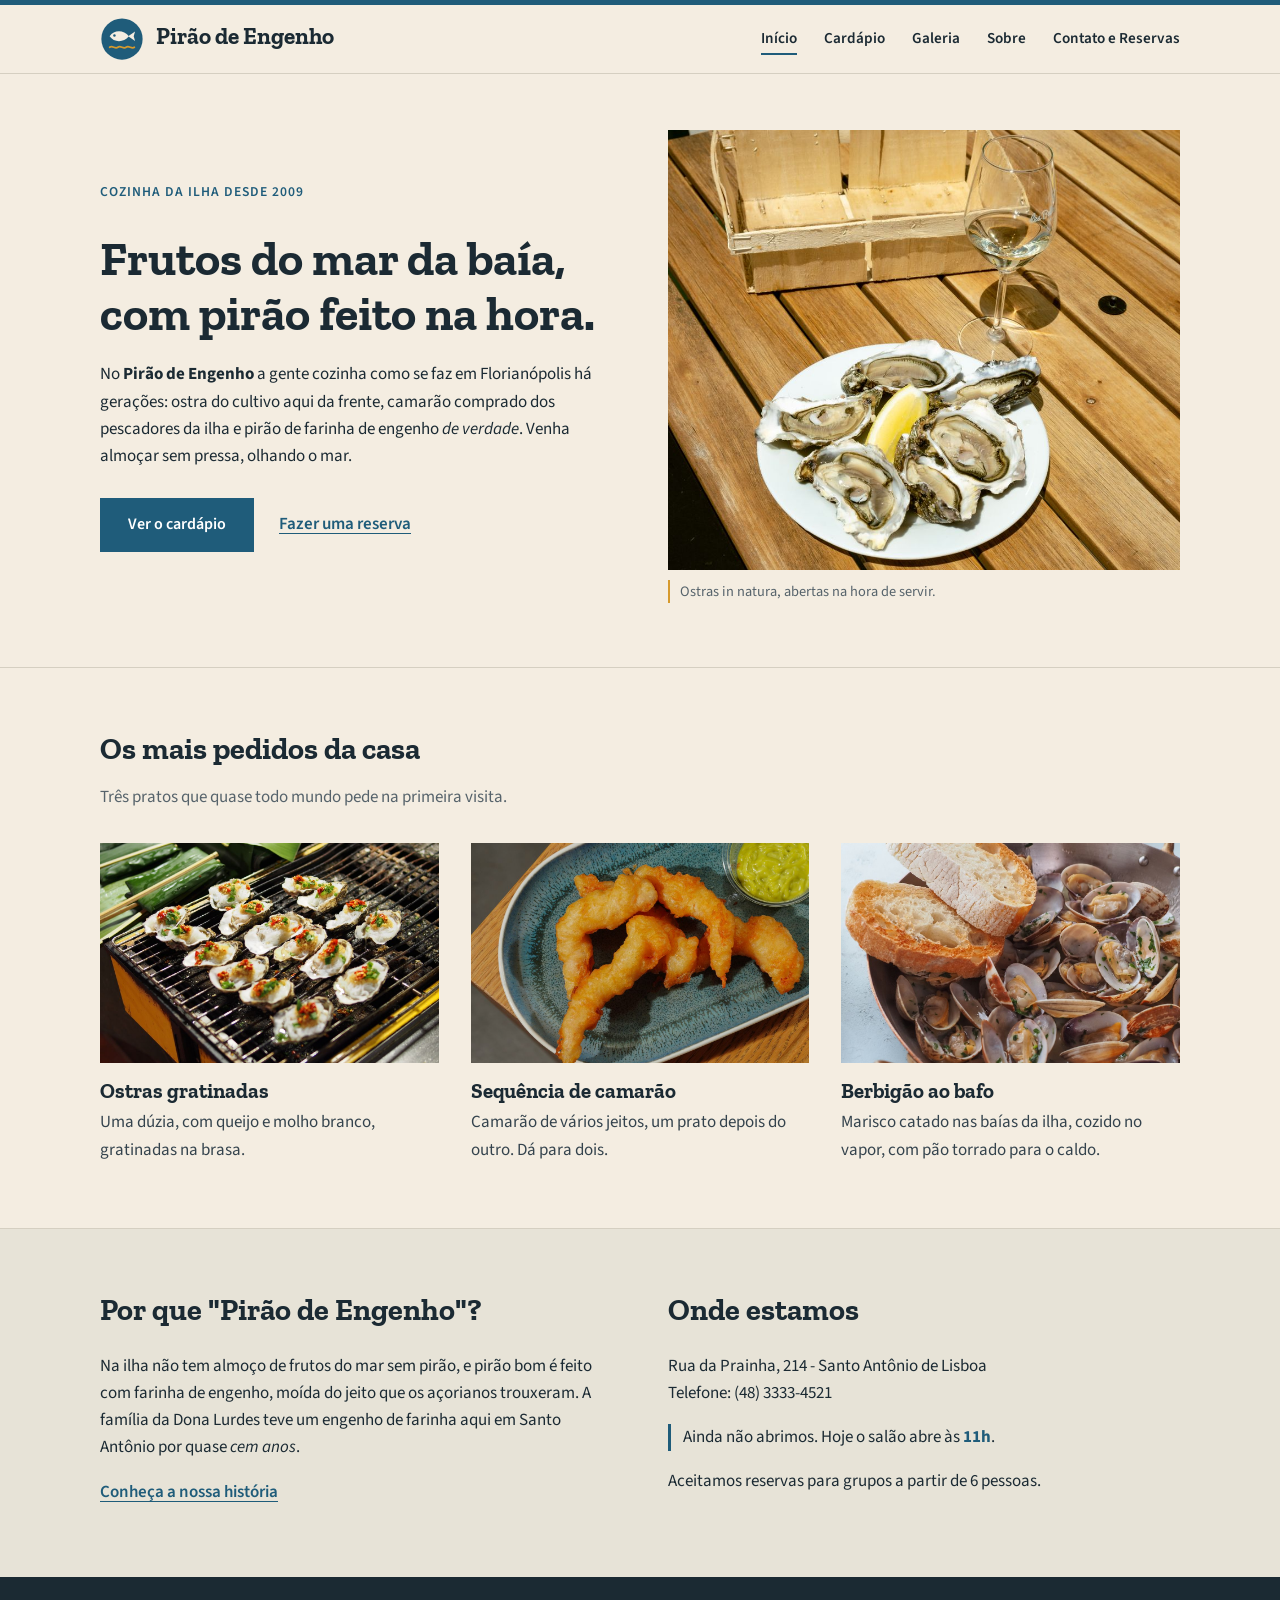
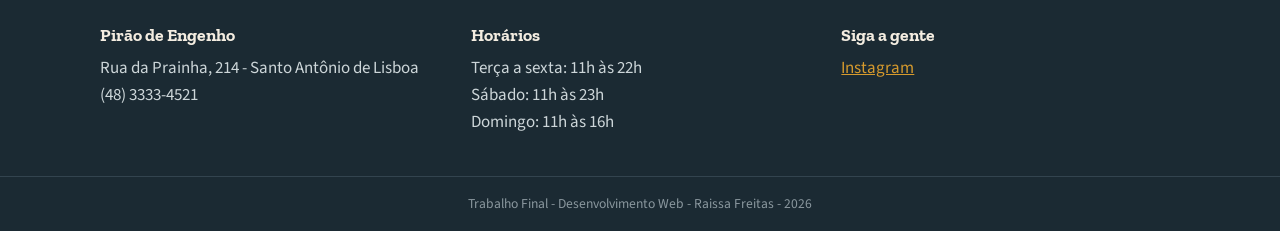
==== index.html @ 69ceaacf "Site do restaurante Pirão de Engenho Trabalho Final de Desenvolvimento Web.  Co-Authored-By: Claude " ====
<!DOCTYPE html>
<html lang="pt-BR">
<head>
    <meta charset="UTF-8">
    <meta name="viewport" content="width=device-width, initial-scale=1.0">
    <title>Pirão de Engenho | Cozinha da Ilha</title>
    <link href="https://fonts.googleapis.com/css2?family=Zilla+Slab:wght@500;700&family=Source+Sans+3:ital,wght@0,400;0,600;1,400&display=swap" rel="stylesheet">
    <link rel="stylesheet" href="css/estilo.css">
</head>
<body>

    <header id="topo">
        <div class="container topo-conteudo">
            <a href="index.html" class="marca">
                <img src="img/logo.svg" alt="Logo do Pirão de Engenho" width="44" height="44">
                <span>Pirão de Engenho</span>
            </a>
            <nav id="menu">
                <ul>
                    <li><a href="index.html" class="ativo">Início</a></li>
                    <li><a href="cardapio.html">Cardápio</a></li>
                    <li><a href="galeria.html">Galeria</a></li>
                    <li><a href="sobre.html">Sobre</a></li>
                    <li><a href="contato.html">Contato e Reservas</a></li>
                </ul>
            </nav>
        </div>
    </header>

    <main>
        <section id="destaque-inicial">
            <div class="container duas-colunas">
                <div class="texto-inicial">
                    <p class="sobretitulo">Cozinha da ilha desde 2009</p>
                    <h1>Frutos do mar da baía, com pirão feito na hora.</h1>
                    <p>
                        No <strong>Pirão de Engenho</strong> a gente cozinha como se faz em Florianópolis há gerações:
                        ostra do cultivo aqui da frente, camarão comprado dos pescadores da ilha e pirão
                        de farinha de engenho <em>de verdade</em>. Venha almoçar sem pressa, olhando o mar.
                    </p>
                    <a href="cardapio.html" class="botao">Ver o cardápio</a>
                    <a href="contato.html" class="link-simples">Fazer uma reserva</a>
                </div>
                <figure class="foto-inicial">
                    <img src="img/hero.jpg" alt="Prato de ostras frescas com limão sobre uma mesa de madeira">
                    <figcaption>Ostras in natura, abertas na hora de servir.</figcaption>
                </figure>
            </div>
        </section>

        <section class="secao">
            <div class="container">
                <h2>Os mais pedidos da casa</h2>
                <p class="intro-secao">Três pratos que quase todo mundo pede na primeira visita.</p>

                <div class="grade-tres">
                    <article class="prato-destaque">
                        <img src="img/ostras-gratinadas.jpg" alt="Ostras gratinadas na grelha">
                        <h3>Ostras gratinadas</h3>
                        <p>Uma dúzia, com queijo e molho branco, gratinadas na brasa.</p>
                    </article>
                    <article class="prato-destaque">
                        <img src="img/camarao.jpg" alt="Camarão à milanesa com molho verde">
                        <h3>Sequência de camarão</h3>
                        <p>Camarão de vários jeitos, um prato depois do outro. Dá para dois.</p>
                    </article>
                    <article class="prato-destaque">
                        <img src="img/berbigao.jpg" alt="Panela de berbigão ao bafo com pão torrado">
                        <h3>Berbigão ao bafo</h3>
                        <p>Marisco catado nas baías da ilha, cozido no vapor, com pão torrado para o caldo.</p>
                    </article>
                </div>
            </div>
        </section>

        <section class="secao secao-clara">
            <div class="container duas-colunas">
                <div>
                    <h2>Por que "Pirão de Engenho"?</h2>
                    <p>
                        Na ilha não tem almoço de frutos do mar sem pirão, e pirão bom é feito com farinha
                        de engenho, moída do jeito que os açorianos trouxeram. A família da Dona Lurdes
                        teve um engenho de farinha aqui em Santo Antônio por quase <em>cem anos</em>.
                    </p>
                    <a href="sobre.html" class="link-simples">Conheça a nossa história</a>
                </div>
                <div>
                    <h2>Onde estamos</h2>   
                    <p>
                        Rua da Prainha, 214 - Santo Antônio de Lisboa<br>
                        Telefone: (48) 3333-4521
                    </p>
                    <!-- o texto deste parágrafo é preenchido pelo script.js -->
                    <p id="status-funcionamento">Confira nosso horário de funcionamento.</p>
                    <p>Aceitamos reservas para grupos a partir de 6 pessoas.</p>
                </div>
            </div>
        </section>
    </main>

    <footer id="rodape">
        <div class="container rodape-colunas">
            <div>
                <h4>Pirão de Engenho</h4>
                <p>Rua da Prainha, 214 - Santo Antônio de Lisboa<br>(48) 3333-4521</p>
            </div>
            <div>
                <h4>Horários</h4>
                <p>Terça a sexta: 11h às 22h<br>Sábado: 11h às 23h<br>Domingo: 11h às 16h</p>
            </div>
            <div>
                <h4>Siga a gente</h4>
                <p><a href="https://www.instagram.com/" target="_blank">Instagram</a></p>
            </div>
        </div>
        <p class="creditos">Trabalho Final - Desenvolvimento Web - Raissa Freitas - 2026</p>
    </footer>

    <script src="js/script.js"></script>
</body>
</html>
---- css/estilo.css ----
/*  Pirão de Engenho
    Estilos de todas as páginas

    Classes e ids: usei id no que aparece uma vez só na página
    (topo, rodapé, sugestão do chef, foto grande da galeria) e no que
    o JS precisa encontrar. O que se repete, como .botao e .lista-pratos,
    ficou como classe.

    Cores:
    #f4ede1 areia
    #1b2a33 texto
    #1f5c7a azul-mar
    #d69a2d mostarda
    #d5cfc1 linhas
*/


/* ELEMENTOS GERAIS */

body {
    margin: 0px;
    background-color: #f4ede1;
    color: #1b2a33;
    font-family: "Source Sans 3", Arial, sans-serif;
    font-size: 17px;
    line-height: 1.6;
}

h1, h2, h3, h4 {
    font-family: "Zilla Slab", Georgia, serif;
    line-height: 1.15;
    color: #1b2a33;
}

h1 { font-size: 2.6rem; }

h2 {
    font-size: 1.9rem;
    margin-top: 0;
}

h3 { font-size: 1.3rem; }

a { color: #1f5c7a; }

figure { margin: 0px; }

figure img {
    display: block;
    width: 100%;
    object-fit: cover;
}

figcaption {
    margin-top: 10px;
    padding-left: 10px;
    border-left: 2px solid #d69a2d;
    font-size: 0.9rem;
    color: #56636b;
}

/* largura máxima do conteúdo, centralizado */
.container {
    max-width: 1080px;
    margin: 0 auto;
    padding: 0 24px;
}


/* TOPO E MENU */

#topo {
    position: sticky;
    top: 0;
    z-index: 10;
    background-color: #f4ede1;
    border-top: 5px solid #1f5c7a;
    border-bottom: 1px solid #d5cfc1;
}

.topo-conteudo {
    display: grid;
    grid-template-columns: auto 1fr;
    align-items: center;
    padding-top: 12px;
    padding-bottom: 12px;
}

.marca {
    text-decoration: none;
    color: #1b2a33;
    font-family: "Zilla Slab", Georgia, serif;
    font-size: 1.45rem;
    font-weight: 700;
}

.marca img {
    vertical-align: middle;
    margin-right: 8px;
}

#menu ul {
    margin: 0px;
    padding: 0;
    list-style: none;
    text-align: right;
}

#menu li {
    display: inline-block;
    margin-left: 24px;
}

#menu a {
    color: #1b2a33;
    text-decoration: none;
    font-weight: 600;
    font-size: 0.95rem;
    padding: 4px 0;
    border-bottom: 2px solid transparent;
}

#menu a:hover { color: #1f5c7a; }

/* página atual fica sublinhada */
#menu a.ativo { border-bottom-color: #1f5c7a; }


/* BOTÕES E LINKS */

.botao {
    display: inline-block;
    padding: 12px 26px;
    background-color: #1f5c7a;
    color: #ffffff;
    border: 2px solid #1f5c7a;
    font-family: inherit;
    font-size: 1rem;
    font-weight: 600;
    text-decoration: none;
    cursor: pointer;
}

.botao:hover {
    background-color: transparent;
    color: #1f5c7a;
}

.link-simples {
    display: inline-block;
    font-weight: 600;
    text-underline-offset: 4px;
}

.link-simples:hover { color: #1b2a33; }

/* quando o link vem logo depois do botão, dá um espaço entre eles */
.botao + .link-simples { margin-left: 22px; }


/* SEÇÕES */

.secao { padding:64px 0; }

.secao-clara {
    background-color: #e7e3d7;
    border-top: 1px solid #d5cfc1;
}

.intro-secao {
    margin-top: -8px;
    margin-bottom: 32px;
    color: #56636b;
}

.duas-colunas {
    display: grid;
    grid-template-columns: 1fr 1fr;
    gap: 56px;
}

.grade-tres {
    display: grid;
    grid-template-columns: 1fr 1fr 1fr;
    gap: 32px;
}

/* título das páginas internas */
.cabecalho-pagina {
    padding: 48px 0 32px;
    border-bottom: 1px solid #d5cfc1;
}

.cabecalho-pagina h1 { margin: 0 0 8px; }

.cabecalho-pagina p {
    margin: 0px;
    color: #56636b;
}


/* PÁGINA INICIAL */

#destaque-inicial {
    padding: 56px 0 64px;
    border-bottom: 1px solid #d5cfc1;
}

#destaque-inicial .duas-colunas { align-items: center; }

.sobretitulo {
    margin: 0 0 12px;
    color: #1f5c7a;
    font-size: 0.85rem;
    font-weight: 600;
    text-transform: uppercase;
    letter-spacing: 1px;
}

.texto-inicial h1 {
    font-size: 3rem;
    margin: 0 0 20px;
}

.texto-inicial p { margin-bottom: 28px; }

.foto-inicial img { height: 440px; }

/* aviso de aberto/fechado, junto do endereço */
#status-funcionamento {
    padding-left: 12px;
    border-left: 3px solid #1f5c7a;
}

#status-funcionamento strong { color: #1f5c7a; }

.prato-destaque img {
    display: block;
    width: 100%;
    height: 220px;
    object-fit: cover;
}

.prato-destaque h3 { margin: 16px 0 6px; }

.prato-destaque p {
    margin: 0px;
    color: #34434d;
}

.prato-destaque:hover h3 { color: #1f5c7a; }


/* CARDÁPIO */

#categorias {
    margin: 24px 0 0;
    padding: 0;
    list-style: none;
}

#categorias li {
    display: inline-block;
    margin: 0 8px 8px 0;
}

#categorias a {
    display: block;
    padding: 6px 14px;
    border: 1px solid #1b2a33;
    color: #1b2a33;
    text-decoration: none;
    font-size: 0.95rem;
}

#categorias a:hover {
    background-color: #1b2a33;
    color: #f4ede1;
}

/* o cardápio fica mais estreito para facilitar a leitura */
.cardapio {max-width: 820px; }

.categoria { padding-top: 48px; }

.categoria h2 {
    font-size: 2rem;
    margin-bottom: 24px;
    padding-bottom: 10px;
    border-bottom: 3px double #1b2a33;
}

.lista-pratos {
    margin: 0px;
    padding: 0;
    list-style: none;
}

.lista-pratos li { margin-bottom: 22px; }

/* nome ... pontilhado ... preço, igual cardápio impresso */
.linha-prato {
    display: grid;
    grid-template-columns: auto 1fr auto;
    align-items: end;
    gap: 8px;
}

.nome-prato {
    font-family: "Zilla Slab", Georgia, serif;
    font-size: 1.25rem;
    font-weight: 700;
}

.nome-prato em {
    font-family: "Source Sans 3", Arial, sans-serif;
    font-size: 0.9rem;
    font-weight: 400;
    color: #56636b;
}

.pontilhado {
    border-bottom: 2px dotted #a7aeae;
    margin-bottom: 7px;
}

.preco {
    font-weight: 600;
    font-size: 1.1rem;
    color: #1f5c7a;
}

.descricao {
    margin: 2px 0 0;
    max-width: 560px;
    color: #45525b;
    font-size: 0.97rem;
}

#sugestao-chef {
    display: grid;
    grid-template-columns: 300px 1fr;
    gap: 28px;
    align-items: center;
    margin-bottom: 36px;
    background-color: #1b2a33;
    color: #f4ede1;
}

#sugestao-chef img {
    display: block;
    width: 100%;
    height: 240px;
    object-fit: cover;
}

#sugestao-chef div { padding: 20px 28px 20px 0; }

#sugestao-chef h3 {
    margin: 10px 0 8px;
    font-size: 1.6rem;
    color: #f4ede1;
}

#sugestao-chef p { margin: 0 0 10px; }

.selo {
    display: inline-block;
    padding: 3px 10px;
    background-color: #d69a2d;
    color: #1b2a33;
    font-size: 0.8rem;
    font-weight: 700;
    text-transform: uppercase;
    letter-spacing: 1px;
}

#sugestao-chef .selo { margin: 0px; }

.preco-destaque del { color: #8a979e; }

.preco-destaque strong {
    font-size: 1.4rem;
    color: #d69a2d;
}

.observacao {
    margin-bottom: 64px;
    font-size: 0.9rem;
    font-style: italic;
    color: #56636b;
}


/* TABELAS */

.tabela {
    width: 100%;
    border-collapse: collapse;
}

.tabela caption {
    padding-bottom: 10px;
    text-align: left;
    font-family: "Zilla Slab", Georgia, serif;
    font-size: 1.15rem;
    font-weight: 700;
}

.tabela th {
    padding: 10px 14px;
    background-color: #1b2a33;
    color: #f4ede1;
    text-align: left;
    font-weight: 600;
}

.tabela td {
    padding: 10px 14px;
    border-bottom: 1px solid #d5cfc1;
}

/* colunas depois da primeira (preços e horários) ficam à direita */
.tabela th + th,
.tabela td + td { text-align: right; }

.tabela tbody tr:hover { background-color: #e7e3d7; }


/* GALERIA */

#foto-principal img { height: 520px; }

#miniaturas {
    display: grid;
    grid-template-columns: repeat(8, 1fr);
    gap: 10px;
    margin: 28px 0 0;
    padding: 0;
    list-style: none;
}

#miniaturas img {
    display: block;
    width: 100%;
    height: 80px;
    object-fit: cover;
    border-bottom: 4px solid transparent;
    opacity: 0.55;
    cursor: pointer;
}

#miniaturas img:hover { opacity: 1; }

#miniaturas img.selecionada {
    opacity: 1;
    border-bottom-color: #1f5c7a;
}


/* SOBRE */

.foto-lateral img { height: 420px; }

.lista-marcada {
    padding-left: 20px;
    list-style-type: square;
}

.lista-marcada li { margin-bottom: 10px; }

.dicionario dt {
    margin-top: 16px;
    font-family: "Zilla Slab", Georgia, serif;
    font-size: 1.1rem;
    font-weight: 700;
    color: #1f5c7a;
}

.dicionario dd {
    margin: 2px 0 0;
    padding-left: 14px;
    border-left: 2px solid #d5cfc1;
}


/* CONTATO */

.contato-colunas {
    display: grid;
    grid-template-columns: 3fr 2fr;
    gap: 56px;
    align-items: start;
}

fieldset {
    margin: 0 0 24px;
    padding: 20px 24px 6px;
    border: 1px solid #d5cfc1;
}

legend {
    padding: 0 8px;
    font-family: "Zilla Slab", Georgia, serif;
    font-size: 1.15rem;
    font-weight: 700;
}

label {
    display: block;
    margin-bottom: 6px;
    font-size: 0.95rem;
    font-weight: 600;
}

.dica {
    font-weight: 400;
    color: #56636b;
}

input, select, textarea {
    width: 100%;
    box-sizing: border-box;
    margin-bottom: 18px;
    padding: 10px 12px;
    border: 1px solid #a7aeae;
    background-color: #fbf8f2;
    color: #1b2a33;
    font-family: inherit;
    font-size: 1rem;
}

input:focus, select:focus, textarea:focus {
    border-color: #1f5c7a;
    outline: 2px solid #d69a2d;
}

textarea { resize: vertical;}


#retorno-form {
    margin-top: 16px;
    color: #5d6b3a;
}

.info-contato {
    padding: 28px;
    background-color: #e7e3d7;
}

.info-contato h2 { font-size: 1.5rem; }

.info-contato ol {
    padding-left: 20px;
    margin-bottom: 28px;
}

.info-contato li { margin-bottom: 8px; }

.info-contato h3 { margin: 28px 0 6px; }


/* RODAPÉ */

#rodape {
    padding-top: 48px;
    background-color: #1b2a33;
    color: #cdd6d9;
}

.rodape-colunas {
    display: grid;
    grid-template-columns: 1fr 1fr 1fr;
    gap: 32px;
}

#rodape h4 {
    margin: 0 0 10px;
    font-size: 1.1rem;
    color: #f4ede1;
}

#rodape p { margin: 0px; }

#rodape a { color: #d69a2d; }

#rodape a:hover { color: #ffffff; }

#rodape .creditos {
    margin-top: 40px;
    padding: 16px;
    border-top: 1px solid #33444f;
    text-align: center;
    font-size: 0.85rem;
    color: #8a979e;
}


/* TELAS MENORES (CELULAR) */

@media (max-width: 800px) {
    #topo {
        position: static;
    }

    .topo-conteudo,
    .duas-colunas,
    .grade-tres,
    .contato-colunas,
    .rodape-colunas,
    #sugestao-chef {
        grid-template-columns: 1fr;
        gap: 32px;
    }

    #menu ul {
        text-align: left;
    }

    #menu li {
        margin: 0 18px 4px 0;
    }

    .topo-conteudo {
        gap: 10px;
    }

    .texto-inicial h1 {
        font-size: 2.2rem;
    }

    .foto-inicial img,
    .foto-lateral img,
    #foto-principal img {
        height: 300px;
    }

    #miniaturas {
        grid-template-columns: repeat(4, 1fr);
    }

    #sugestao-chef {
        gap: 0;
    }

    #sugestao-chef div {
        padding: 20px 24px;
    }
}
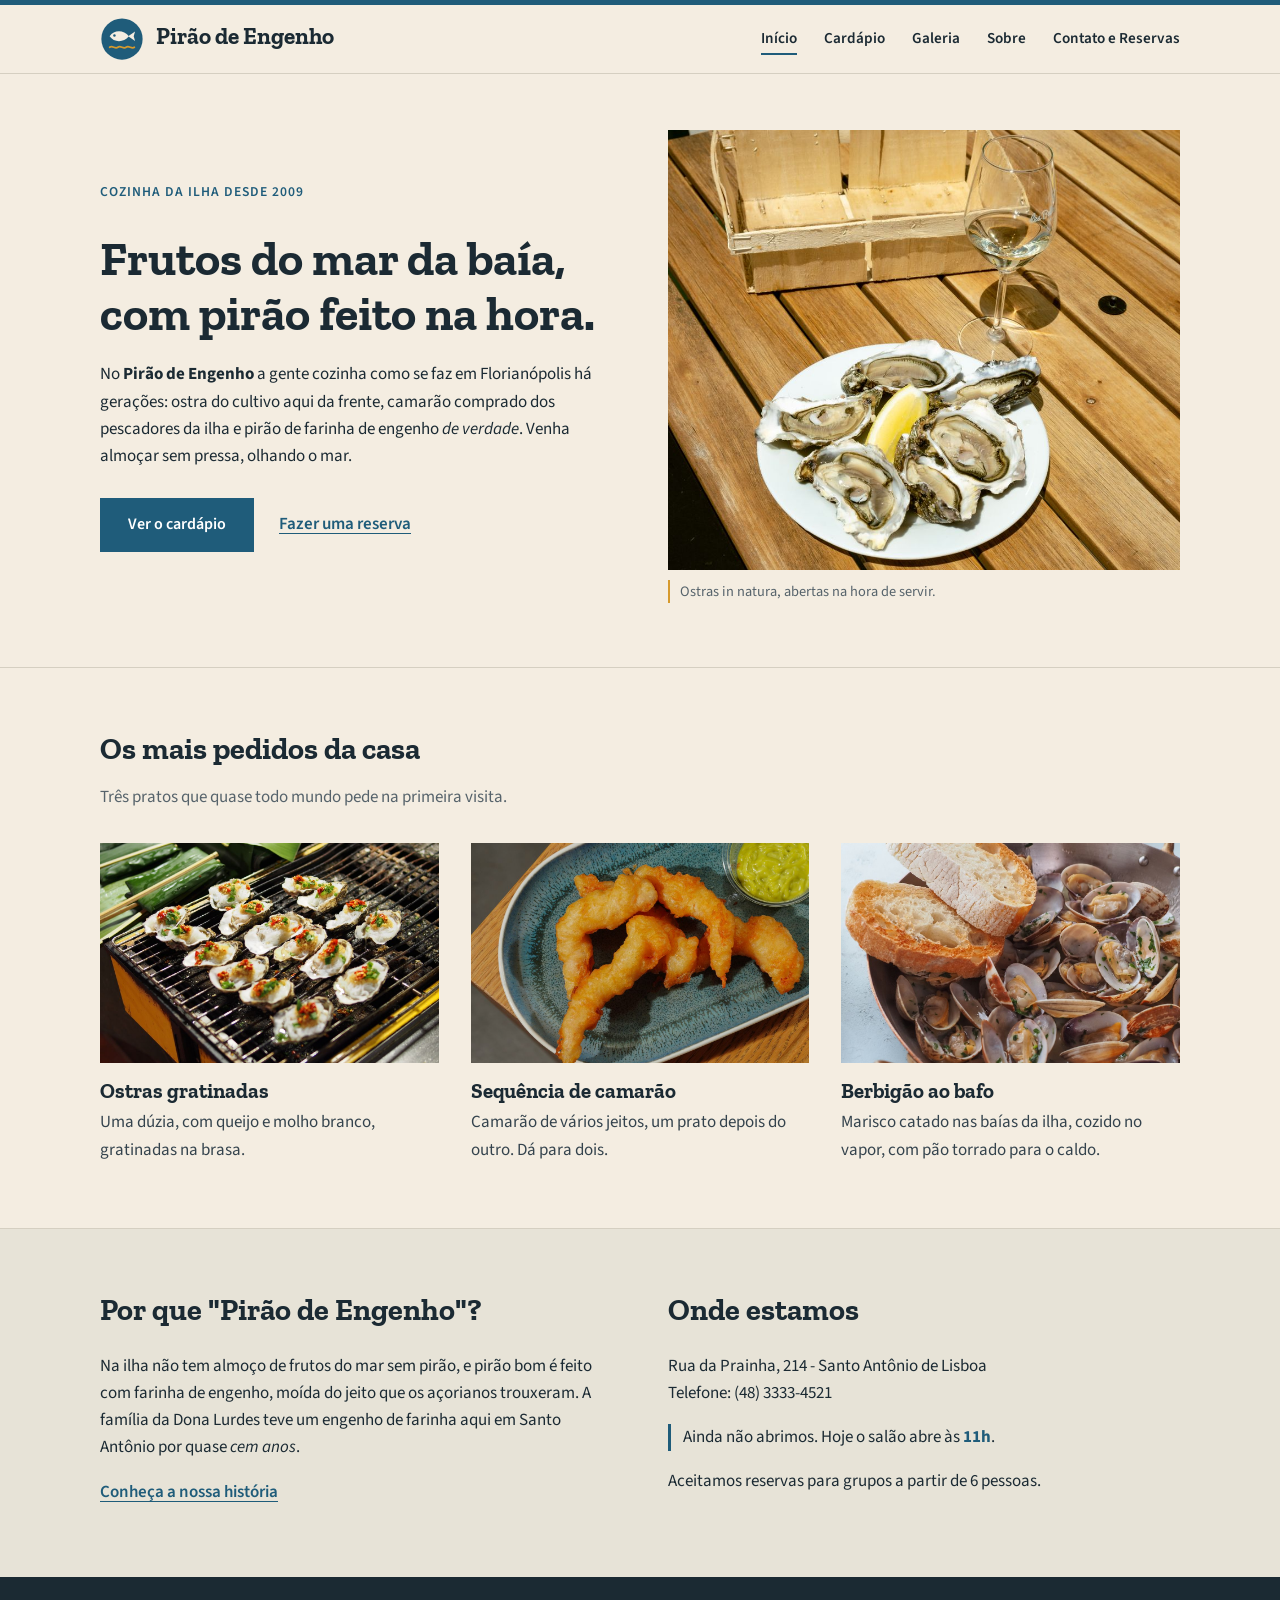
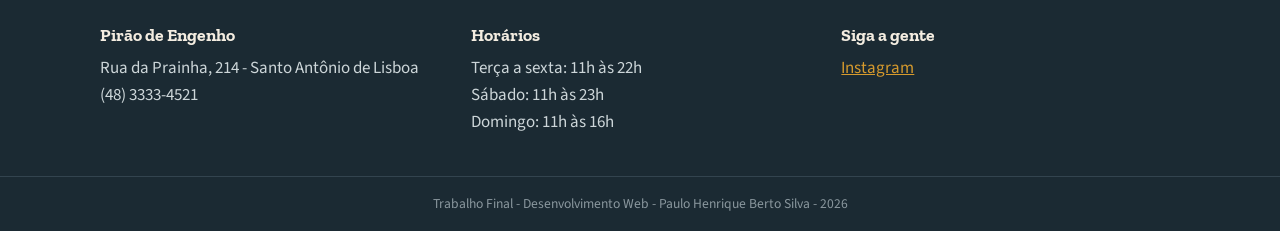
==== commit 122ddcc7: "Corrige o nome do aluno no rodapé Co-Authored-By: Claude Opus 5.5 <noreply@anthropic.com>" ====
--- a/index.html
+++ b/index.html
@@ -113,7 +113,7 @@
                 <p><a href="https://www.instagram.com/" target="_blank">Instagram</a></p>
             </div>
         </div>
-        <p class="creditos">Trabalho Final - Desenvolvimento Web - Raissa Freitas - 2026</p>
+        <p class="creditos">Trabalho Final - Desenvolvimento Web - Paulo Henrique Berto Silva - 2026</p>
     </footer>
 
     <script src="js/script.js"></script>
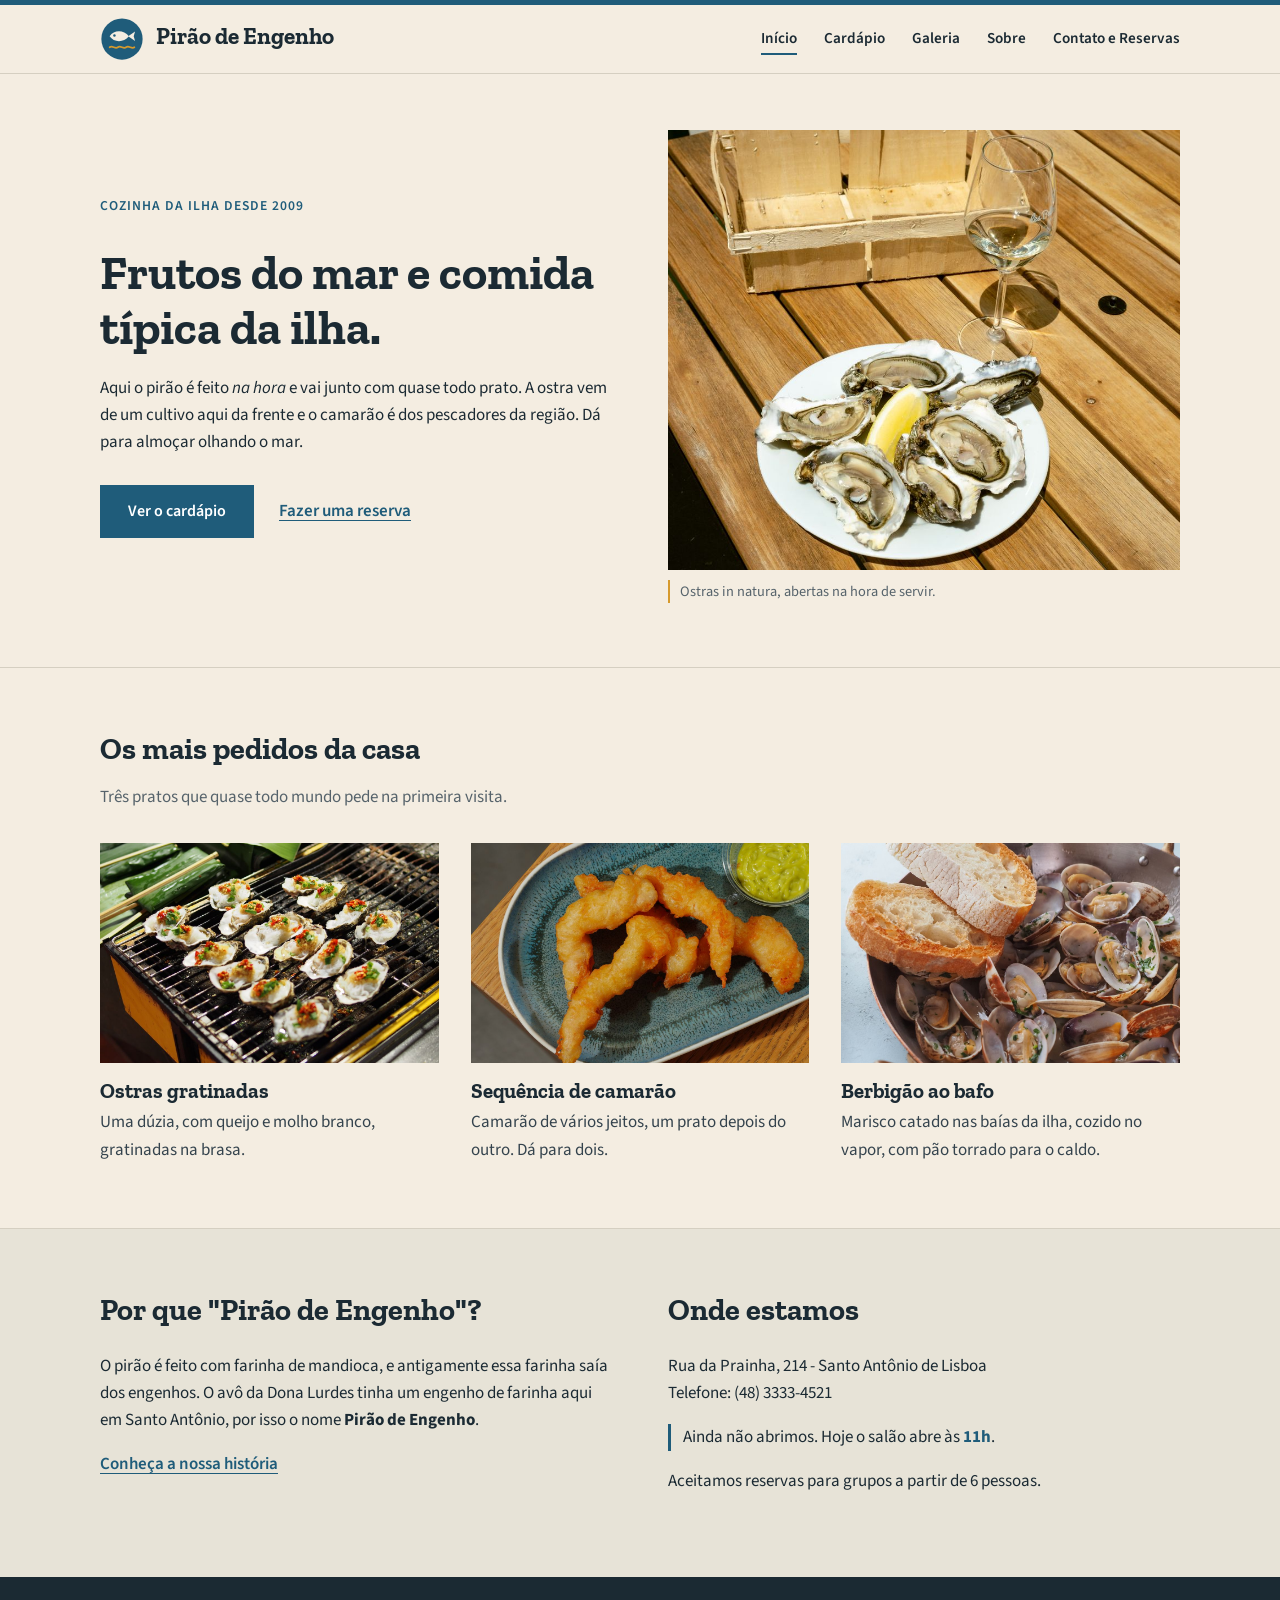
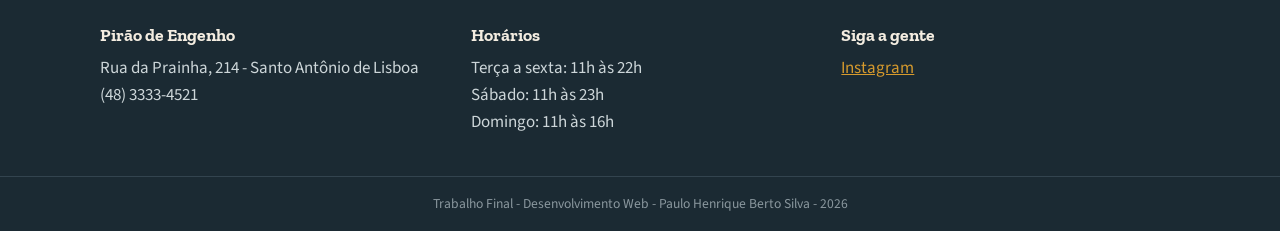
==== commit cfbe31af: "Simplifica textos da home, da sugestão da semana e das legendas Co-Authored-By: Claude Opus 5.5 <nor" ====
--- a/index.html
+++ b/index.html
@@ -32,11 +32,11 @@
             <div class="container duas-colunas">
                 <div class="texto-inicial">
                     <p class="sobretitulo">Cozinha da ilha desde 2009</p>
-                    <h1>Frutos do mar da baía, com pirão feito na hora.</h1>
+                    <h1>Frutos do mar e comida típica da ilha.</h1>
                     <p>
-                        No <strong>Pirão de Engenho</strong> a gente cozinha como se faz em Florianópolis há gerações:
-                        ostra do cultivo aqui da frente, camarão comprado dos pescadores da ilha e pirão
-                        de farinha de engenho <em>de verdade</em>. Venha almoçar sem pressa, olhando o mar.
+                        Aqui o pirão é feito <em>na hora</em> e vai junto com quase todo prato.
+                        A ostra vem de um cultivo aqui da frente e o camarão é dos pescadores da região.
+                        Dá para almoçar olhando o mar.
                     </p>
                     <a href="cardapio.html" class="botao">Ver o cardápio</a>
                     <a href="contato.html" class="link-simples">Fazer uma reserva</a>
@@ -78,14 +78,14 @@
                 <div>
                     <h2>Por que "Pirão de Engenho"?</h2>
                     <p>
-                        Na ilha não tem almoço de frutos do mar sem pirão, e pirão bom é feito com farinha
-                        de engenho, moída do jeito que os açorianos trouxeram. A família da Dona Lurdes
-                        teve um engenho de farinha aqui em Santo Antônio por quase <em>cem anos</em>.
+                        O pirão é feito com farinha de mandioca, e antigamente essa farinha saía dos
+                        engenhos. O avô da Dona Lurdes tinha um engenho de farinha aqui em
+                        Santo Antônio, por isso o nome <strong>Pirão de Engenho</strong>.
                     </p>
                     <a href="sobre.html" class="link-simples">Conheça a nossa história</a>
                 </div>
                 <div>
-                    <h2>Onde estamos</h2>   
+                    <h2>Onde estamos</h2>
                     <p>
                         Rua da Prainha, 214 - Santo Antônio de Lisboa<br>
                         Telefone: (48) 3333-4521
@@ -101,15 +101,15 @@
     <footer id="rodape">
         <div class="container rodape-colunas">
             <div>
-                <h4>Pirão de Engenho</h4>
+                <h2>Pirão de Engenho</h2>
                 <p>Rua da Prainha, 214 - Santo Antônio de Lisboa<br>(48) 3333-4521</p>
             </div>
             <div>
-                <h4>Horários</h4>
+                <h2>Horários</h2>
                 <p>Terça a sexta: 11h às 22h<br>Sábado: 11h às 23h<br>Domingo: 11h às 16h</p>
             </div>
             <div>
-                <h4>Siga a gente</h4>
+                <h2>Siga a gente</h2>
                 <p><a href="https://www.instagram.com/" target="_blank">Instagram</a></p>
             </div>
         </div>
--- a/css/estilo.css
+++ b/css/estilo.css
@@ -1,17 +1,6 @@
-/*  Pirão de Engenho
-    Estilos de todas as páginas
-
-    Classes e ids: usei id no que aparece uma vez só na página
-    (topo, rodapé, sugestão do chef, foto grande da galeria) e no que
-    o JS precisa encontrar. O que se repete, como .botao e .lista-pratos,
-    ficou como classe.
-
-    Cores:
-    #f4ede1 areia
-    #1b2a33 texto
-    #1f5c7a azul-mar
-    #d69a2d mostarda
-    #d5cfc1 linhas
+/* Pirão de Engenho - estilos de todas as páginas
+   id: o que aparece uma vez só (topo, rodapé, foto da galeria) e o que o JS usa
+   classe: o que repete, tipo .botao e .lista-pratos
 */
 
 
@@ -160,7 +149,7 @@
 
 /* SEÇÕES */
 
-.secao { padding:64px 0; }
+.secao { padding: 64px 0; }
 
 .secao-clara {
     background-color: #e7e3d7;
@@ -279,7 +268,7 @@
 }
 
 /* o cardápio fica mais estreito para facilitar a leitura */
-.cardapio {max-width: 820px; }
+.cardapio { max-width: 820px; }
 
 .categoria { padding-top: 48px; }
 
@@ -535,8 +524,7 @@
     outline: 2px solid #d69a2d;
 }
 
-textarea { resize: vertical;}
-
+textarea { resize: vertical; }
 
 #retorno-form {
     margin-top: 16px;
@@ -574,7 +562,7 @@
     gap: 32px;
 }
 
-#rodape h4 {
+#rodape h2 {
     margin: 0 0 10px;
     font-size: 1.1rem;
     color: #f4ede1;
